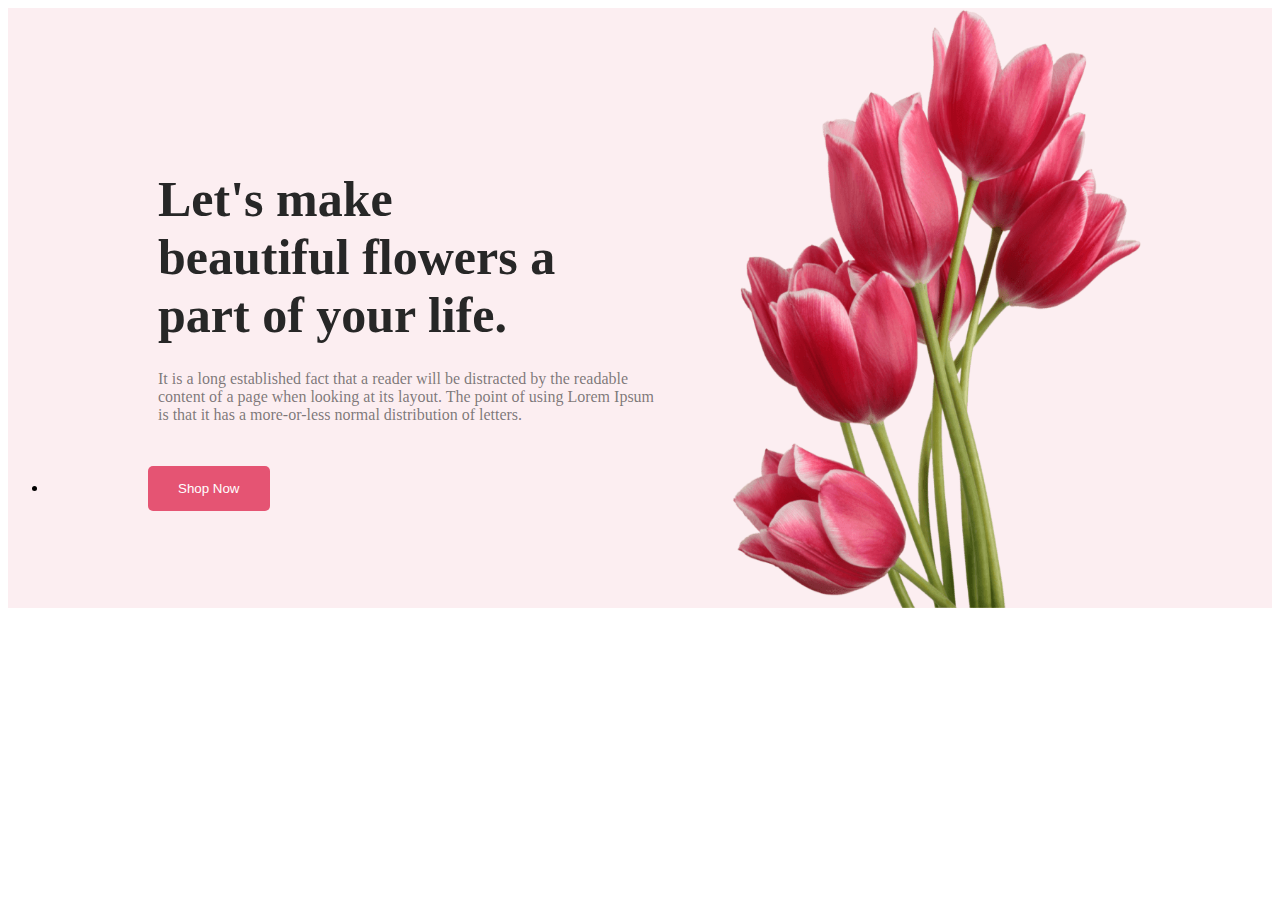
==== index.html @ f436c816 "dog" ====
<!DOCTYPE html>
<html lang="en">
<head>
    <meta charset="UTF-8">
    <meta name="viewport" content="width=device-width, initial-scale=1.0">
    <title>Document</title>
    <link rel="stylesheet" href="mine.css">
</head>
<body>
 <div class="background">
 <div class="first">
    <p class="title">Let's make beautiful flowers a part of your life.</p>
    <p class="subtitle">It is a long established fact that a reader will be distracted by the readable content of 
        a page when looking at its layout. The point of using Lorem Ipsum is that it has a
         more-or-less normal distribution of letters.</p>
<ul><li><button class="button">Shop Now</button></li></ul>
    </div>
    <img class="image" src="pngwing 10.png" alt="">
 </div>
 </div> 
</body>
</html>
---- mine.css ----
.background{
    display:flex;
    background-color: rgba(229, 84, 115, 0.10);
    width: 100%;
    height: 600px;
    justify-content:space-between;
    background-repeat: no-repeat;
    background-position: right;
    align-items: center;
}

.title{
    display:flex;
    width: 400px;
    height: 150px;
    color: #272727;
    font-size: 50px;
    padding:30px 30px 0px 150px;
    font-weight: 800;
}
.subtitle{
    width: 500px;
    height: 50px;
    display:flex;
    color: rgba(39, 39, 39, 0.60);
    font-size: 16px;
    font-weight: 400;
    padding:0px 30px 30px 150px;
    
}
.button{
    display:flex;
    list-style: none;
    border-radius: 5px;
    border:0px;
    background-color: #E55473;
    padding: 15px 30px 15px 30px;
    color: white;
    margin-left: 100px;
    margin-top: 0;
}
.image{
    width: 450px;
    height: 600px;
    margin-right: 110px;
}
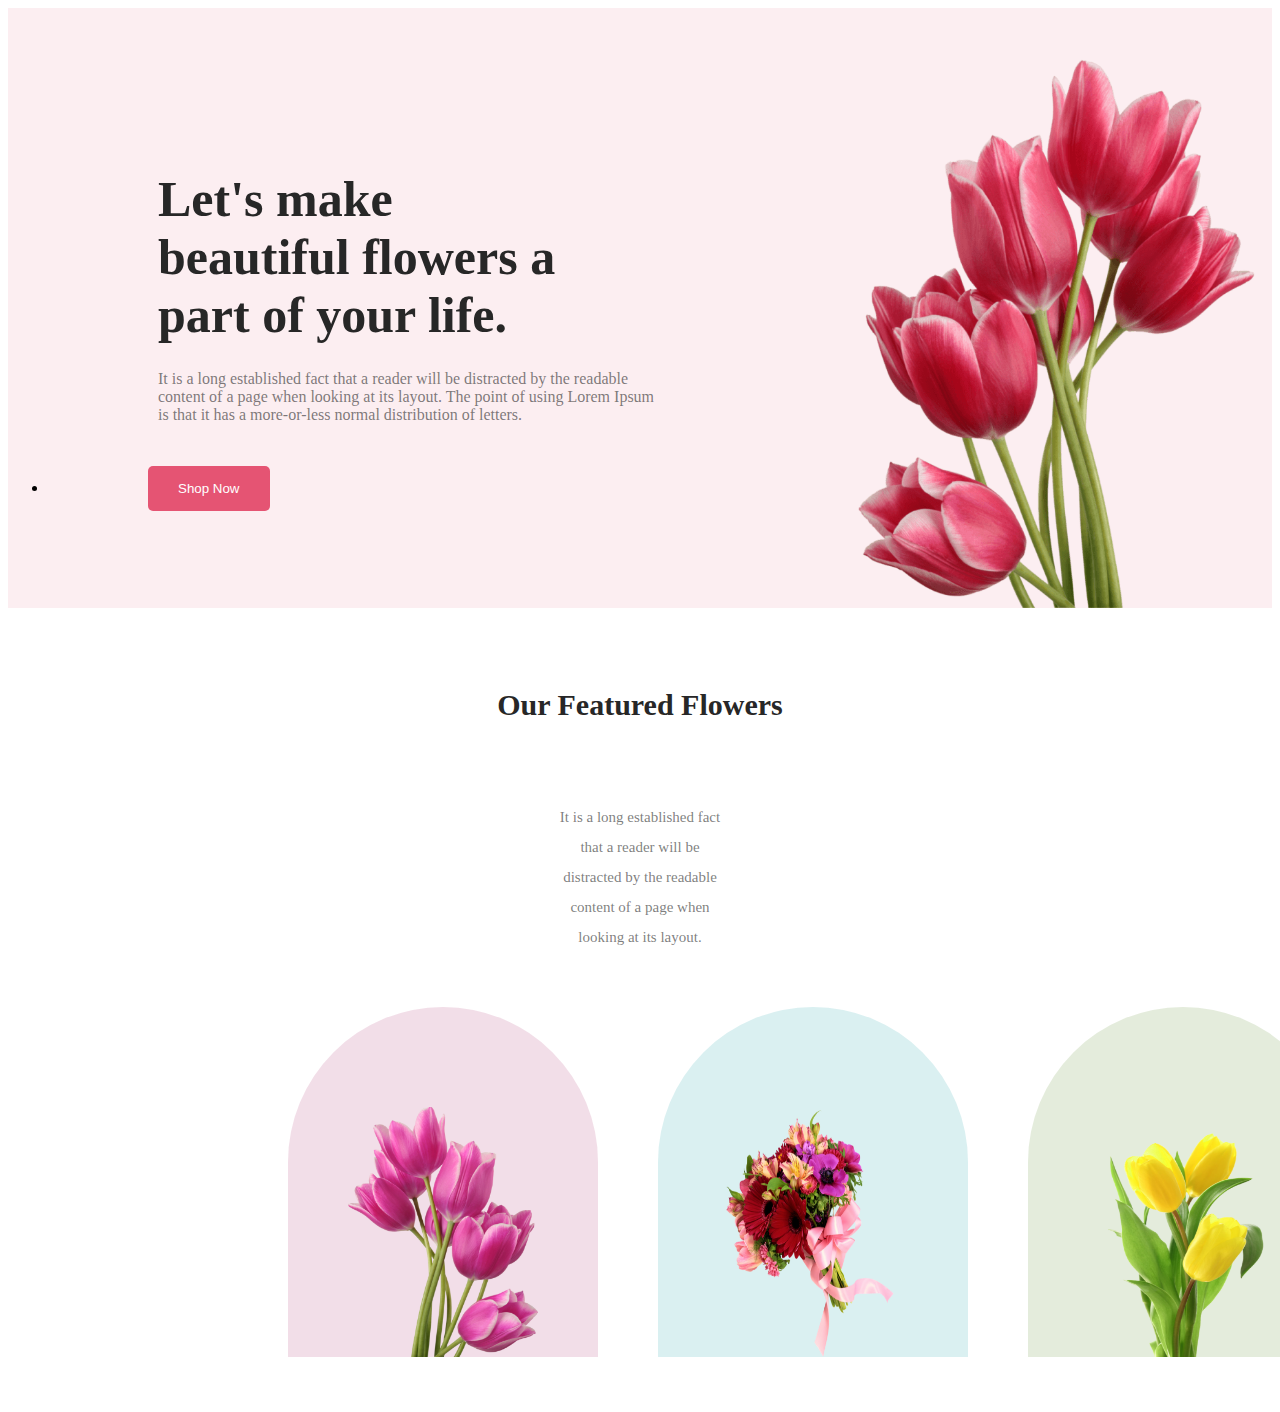
==== commit 0c7e2449: "moon" ====
--- a/index.html
+++ b/index.html
@@ -18,5 +18,25 @@
     <img class="image" src="pngwing 10.png" alt="">
  </div>
  </div> 
+
+
+ <div class="background2">
+    <h3 class="second">Our Featured Flowers</h3>
+    <h1 class="subtitle2">It is a long established fact that a reader will be distracted by 
+        the readable content of a page when looking at its layout.</h1>
+
+    <div class="section">
+        <div class="section1">
+            <img class="im" src="pngwing 6.png" alt="">
+        </div>
+        
+        <div class="section2">
+            <img class="im" src="pngwing 5.png" alt="">
+        </div>
+        <div class="section3">
+            <img class="im" src="pngwing 7.png" alt="">
+        </div>
+    </div>
+</div> 
 </body>
 </html>--- a/mine.css
+++ b/mine.css
@@ -41,6 +41,74 @@
 }
 .image{
     width: 450px;
-    height: 600px;
+    height: 550px;
     margin-right: 110px;
+    padding :50px 30px 0px 150px;
 }
+
+
+
+
+.second{
+    color: #272727;
+    text-align: center;
+    font-size: 30px;
+    font-weight: 800;
+    padding : 50px 100px 50px 100px;
+}
+.subtitle2{
+color: rgba(39, 39, 39, 0.60);
+text-align: center;
+font-size: 15px;
+font-weight: 400;
+line-height: 30px;
+padding : 0px 550px 0px 550px;
+}
+
+.section{
+    width: 1200px;
+    height: 400px;
+    background-color: white;
+    margin :30px 30px 30px 250px; 
+    align-items: center;
+    display :flex;
+    
+}
+.section1{
+    border-radius: 300px 300px 0px 0px;
+    width: 250px;
+    height:290px;
+    background-color: rgba(167, 33, 98, 0.15);
+    padding : 30px 30px 30px 30px; 
+    margin : 30px;
+    align-items: center;
+}
+
+.section2{
+    border-radius: 300px 300px 0px 0px;
+    width: 250px;
+    height:290px;
+    background-color:rgba(5, 151, 160, 0.15);
+    padding : 30px 30px 30px 30px; 
+    margin : 30px;
+    align-items: center;
+}
+
+.section3{
+    border-radius: 300px 300px 0px 0px;
+    width: 250px;
+    height:290px;
+    background-color: rgba(71, 125, 17, 0.15);
+    padding : 30px 30px 30px 30px; 
+    margin : 30px;
+    align-items: center;
+}
+
+.im{
+    width: 190px;
+    height: 250px;
+    margin-top: 40px;
+    
+    padding :30px 30px 30px 30px;
+
+}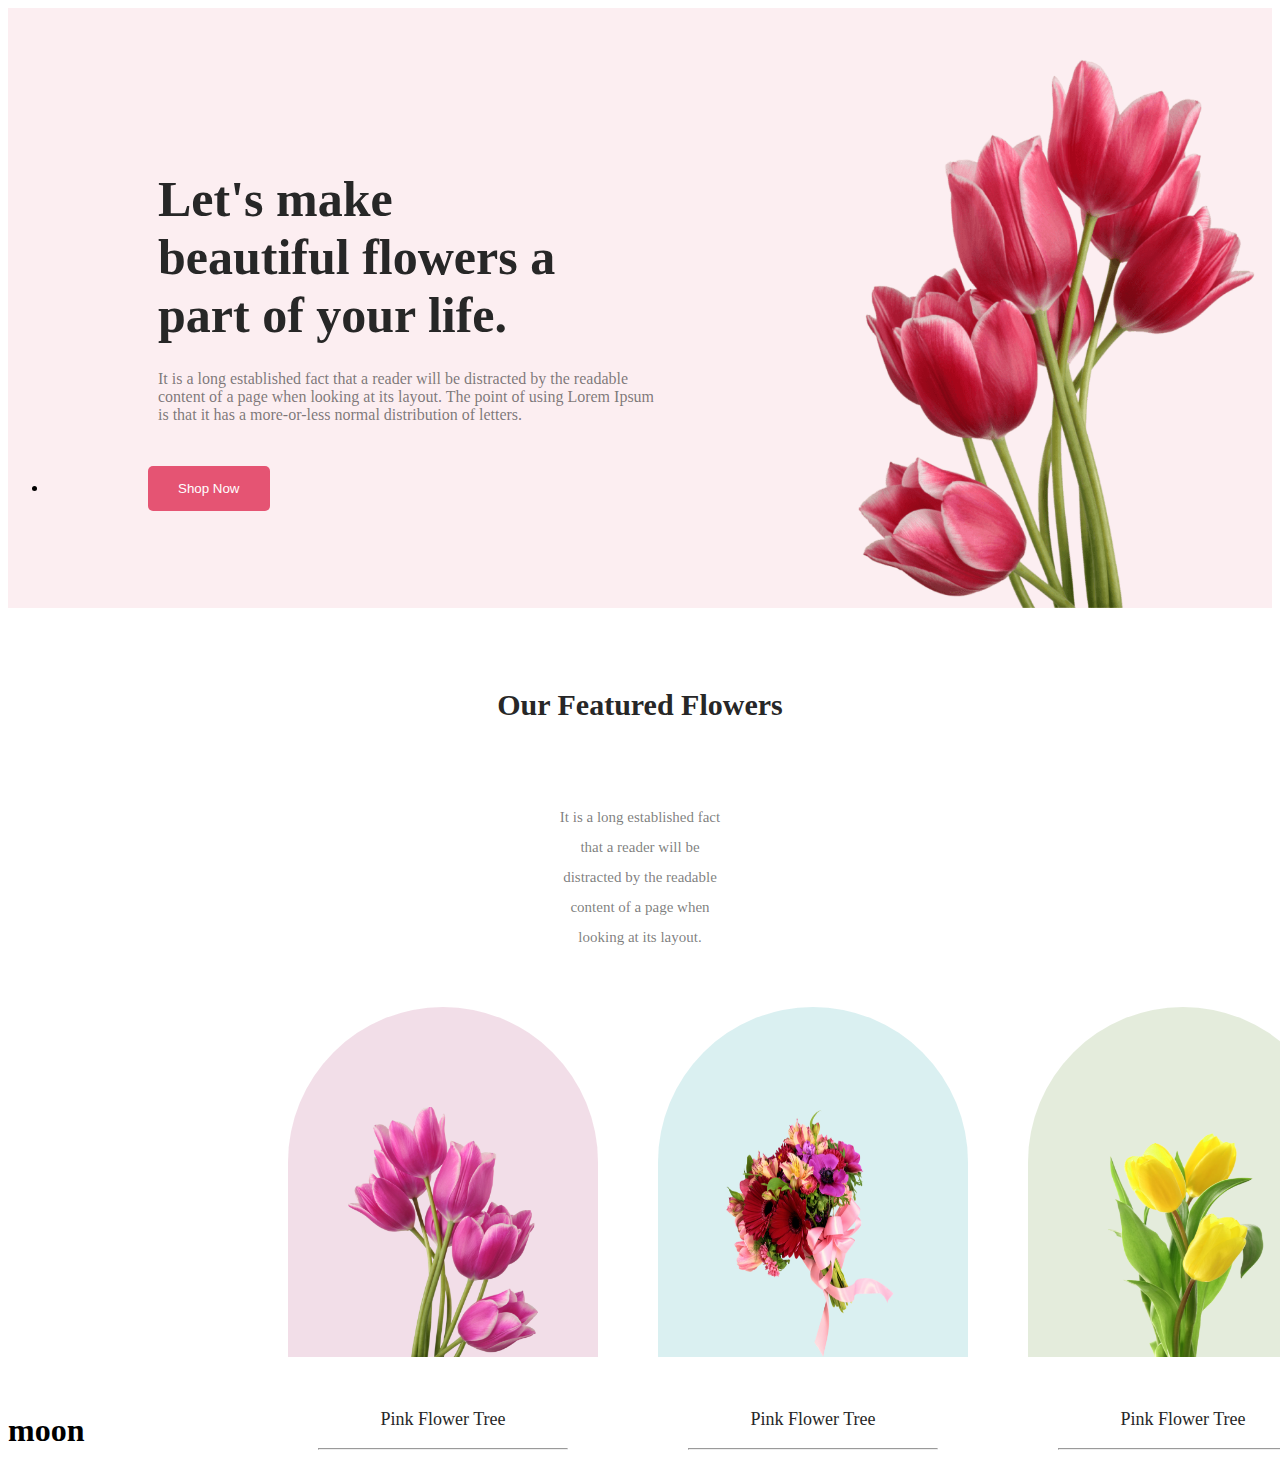
==== commit eec79a41: "hat" ====
--- a/index.html
+++ b/index.html
@@ -28,15 +28,28 @@
     <div class="section">
         <div class="section1">
             <img class="im" src="pngwing 6.png" alt="">
+            <p class="p">Pink Flower Tree</p>
+            <hr>
         </div>
         
         <div class="section2">
             <img class="im" src="pngwing 5.png" alt="">
+            <p class="p">Pink Flower Tree</p>
+            <hr>
         </div>
         <div class="section3">
             <img class="im" src="pngwing 7.png" alt="">
+            
+            <p class="p">Pink Flower Tree</p>
+            <hr>
         </div>
     </div>
 </div> 
+
+
+<div class="background3">
+    <h1>moon</h1>
+</div>
+
 </body>
 </html>--- a/mine.css
+++ b/mine.css
@@ -111,4 +111,10 @@
     
     padding :30px 30px 30px 30px;
 
+}
+
+.p{
+     color: #272727;
+    text-align: center;
+    font-size: 18px;
 }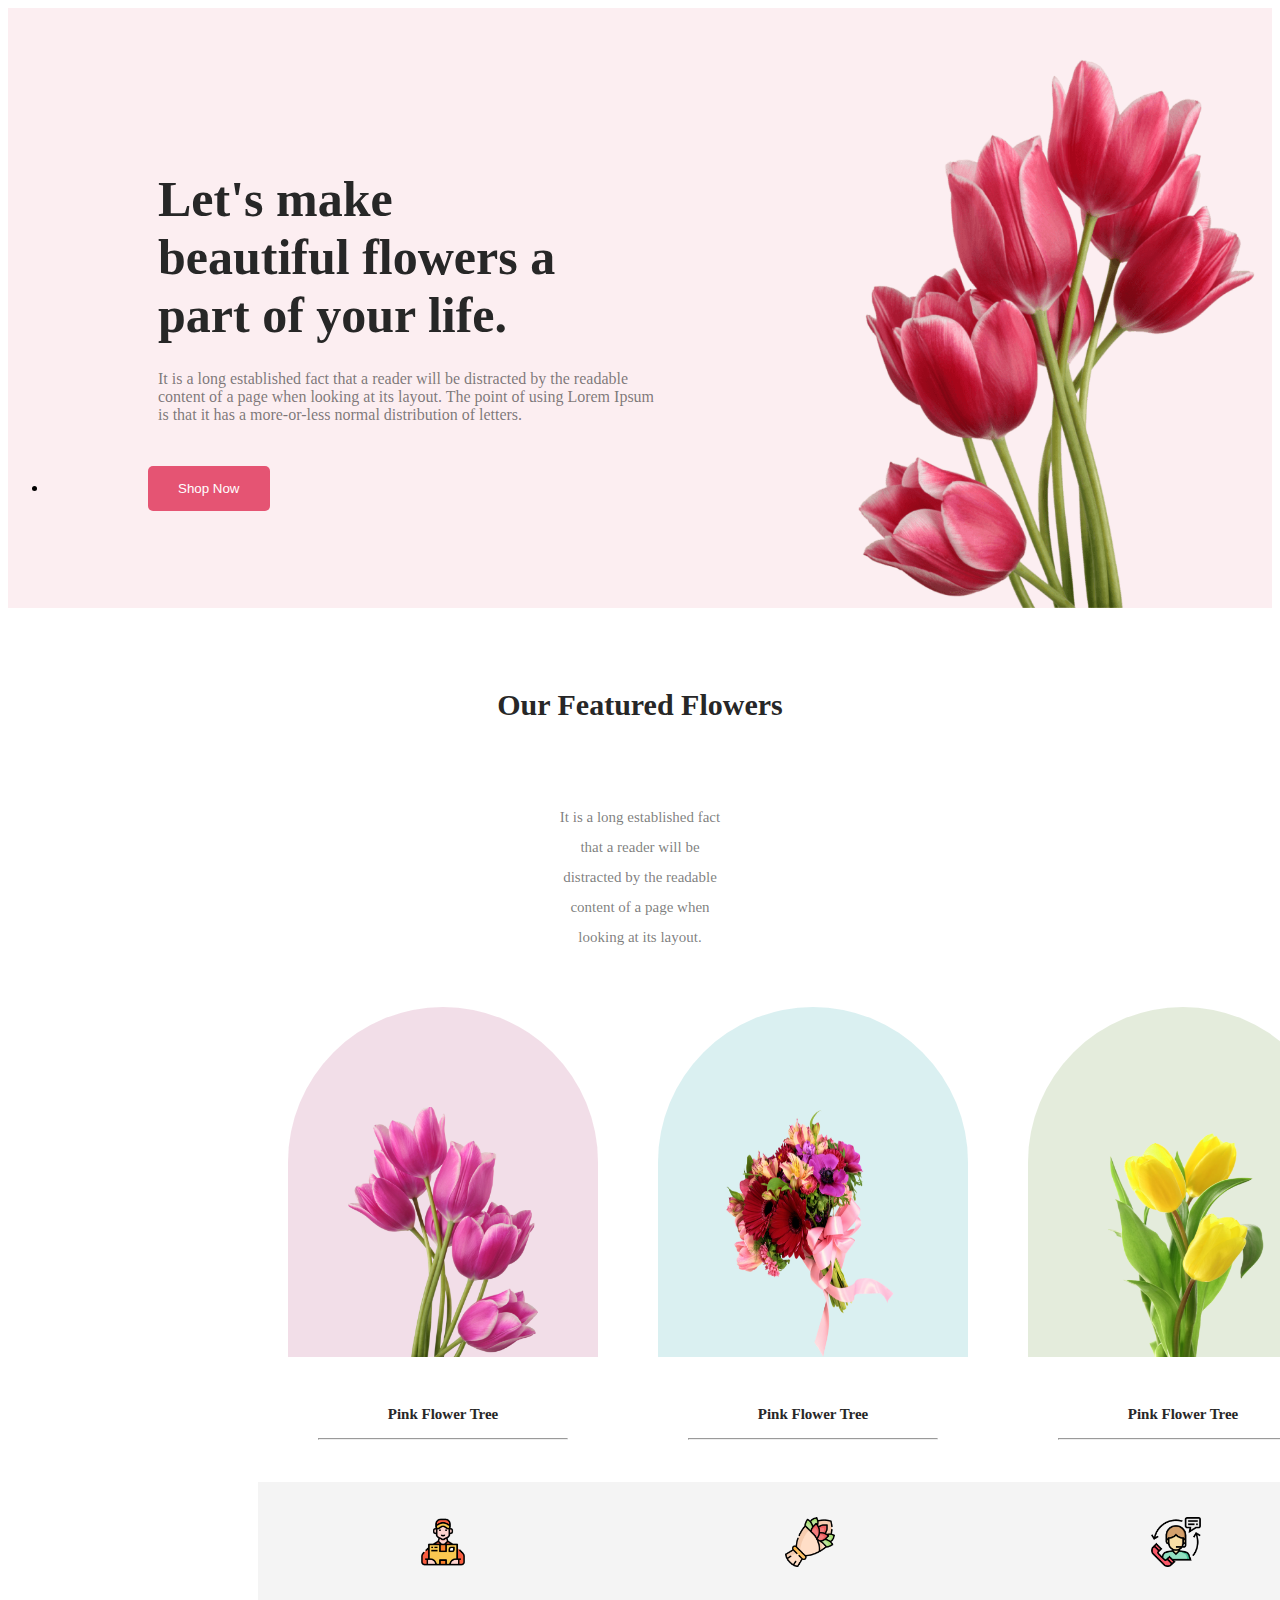
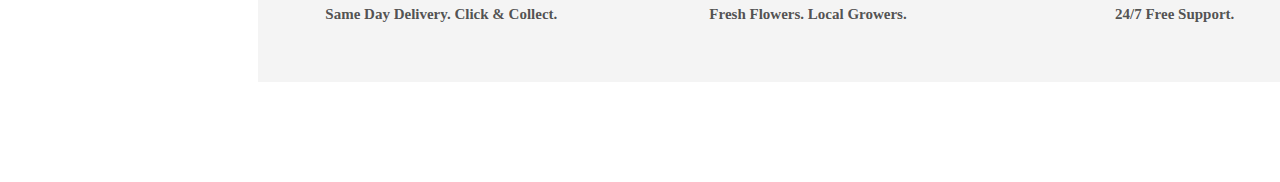
==== commit ec310e8c: "you" ====
--- a/index.html
+++ b/index.html
@@ -48,7 +48,26 @@
 
 
 <div class="background3">
-    <h1>moon</h1>
+
+    <div class="sec">
+        <div class="sec1">
+            <img class="group" src="Group 57.png" alt="">
+            <p class="g">Same Day Delivery. Click & Collect.</p>
+           
+        </div>
+        
+        <div class="sec2">
+            <img class="group" src="Group 58.png" alt="">
+            <p class="g">Fresh Flowers. Local Growers.</p>
+            
+        </div>
+        <div class="sec3">
+            <img class="group" src="Group 59.png" alt="">
+            
+            <p class="g">24/7 Free Support.</p>
+           
+        </div>
+    </div>
 </div>
 
 </body>
--- a/mine.css
+++ b/mine.css
@@ -108,7 +108,6 @@
     width: 190px;
     height: 250px;
     margin-top: 40px;
-    
     padding :30px 30px 30px 30px;
 
 }
@@ -116,5 +115,63 @@
 .p{
      color: #272727;
     text-align: center;
-    font-size: 18px;
-}+    font-size: 15px;
+    font-weight: 800;
+}
+
+
+
+.sec{
+    width: 1100px;
+    height: 200px;
+    background-color: rgba(39, 39, 39, 0.05);
+    margin :100px 30px 100px 250px; 
+    align-items: center;
+    display :flex;
+    
+}
+.sec1{
+   
+    width: 250px;
+    height:290px;
+   
+    padding : 30px 30px 30px 30px; 
+    margin : 30px;
+    align-items: center;
+}
+
+.sec2{
+  
+    width: 250px;
+    height:290px;
+   
+    padding : 30px 30px 30px 30px; 
+    margin : 30px;
+    align-items: center;
+}
+
+.sec3{
+   
+    width: 250px;
+    height:290px;
+   
+    padding : 30px 30px 30px 30px; 
+    margin : 30px;
+    align-items: center;
+}
+
+.group{
+    width: 50px;
+    height: 50px;
+    margin-top: 40px;
+    padding :40px 10px 20px 100px;
+
+}
+
+.g{
+    color: rgba(39, 39, 39, 0.80);
+    text-align: center;
+    font-size: 15px;
+    font-weight: 800;
+}
+
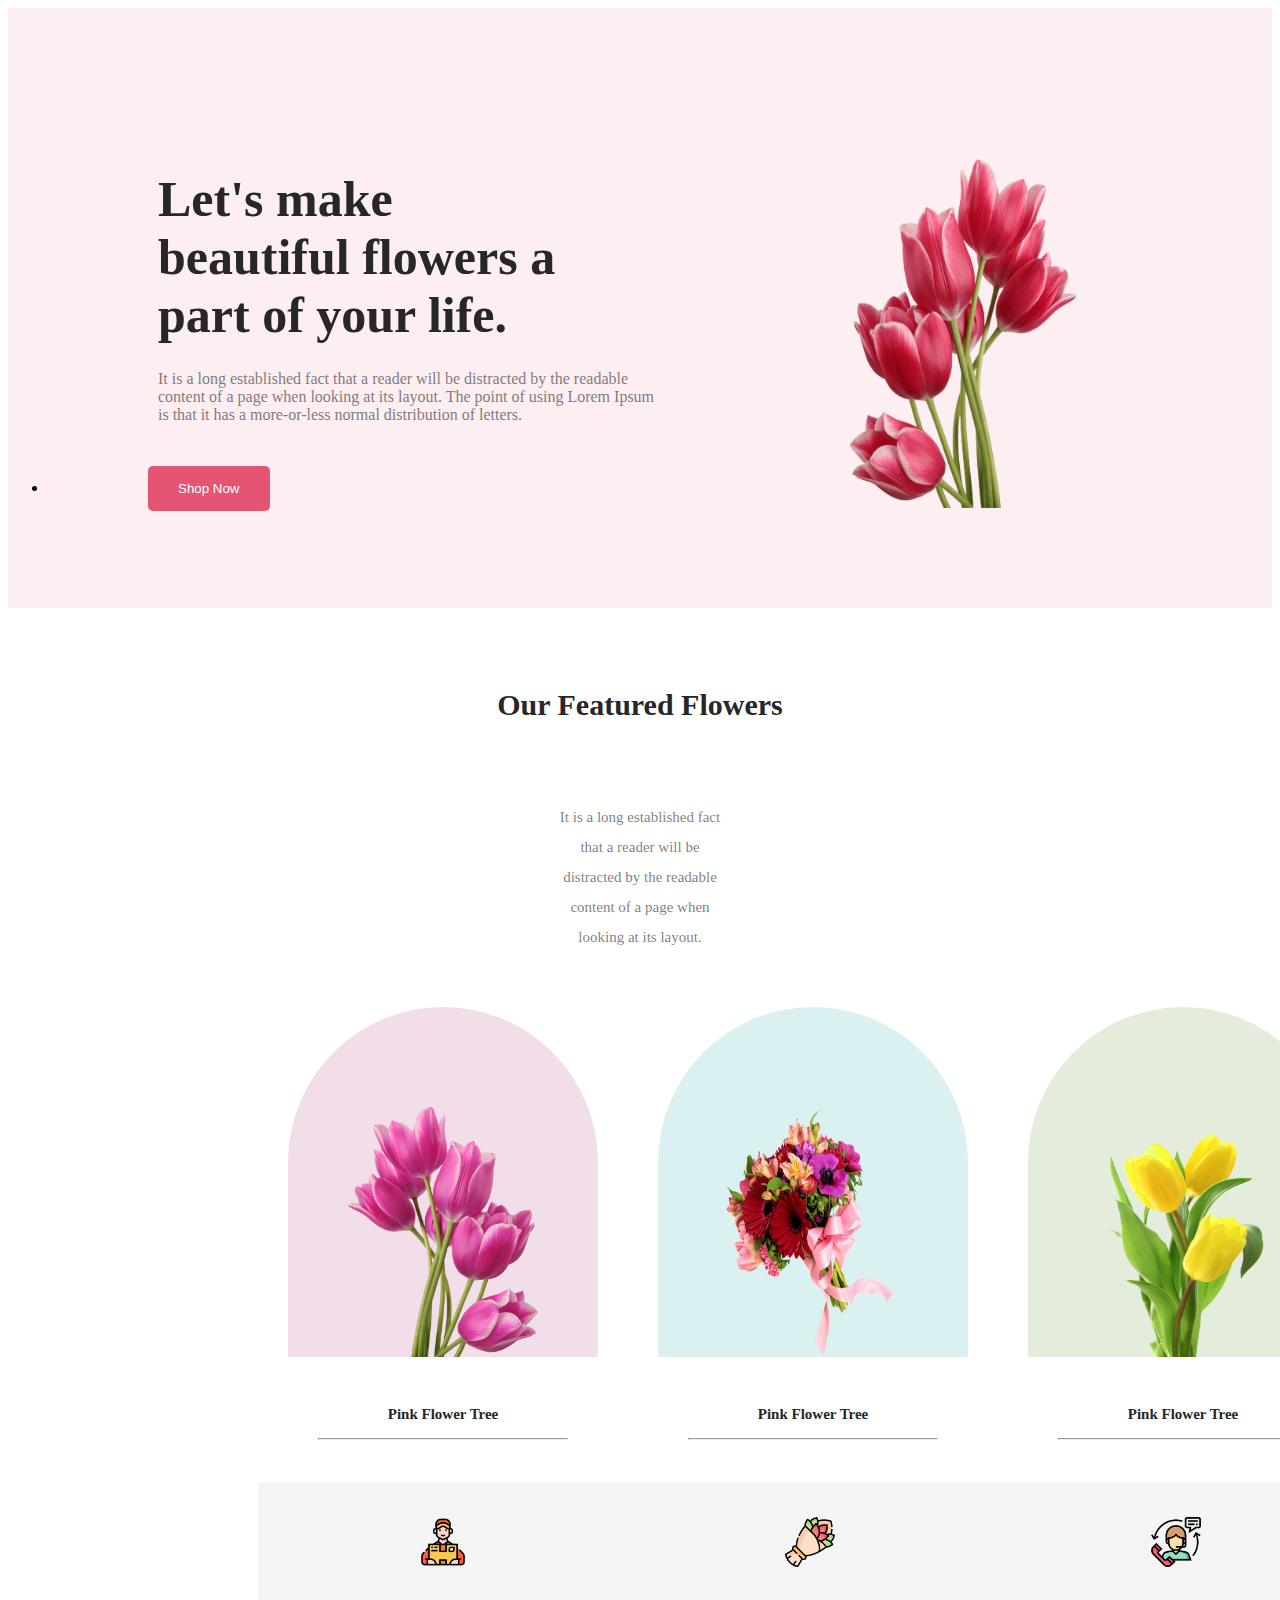
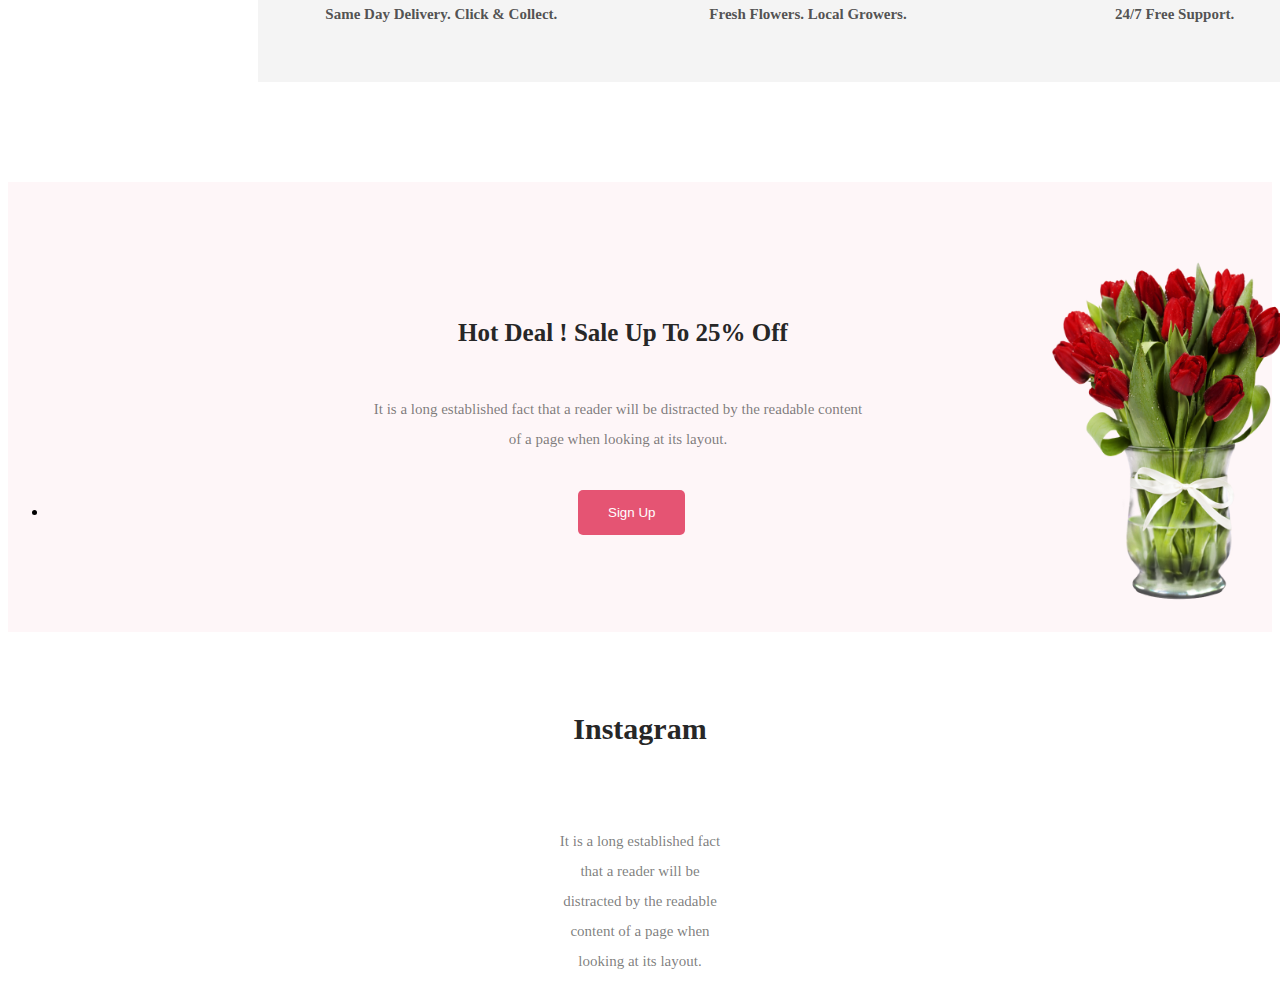
==== commit 7f9bcaaa: "dog" ====
--- a/index.html
+++ b/index.html
@@ -70,5 +70,27 @@
     </div>
 </div>
 
+<div class="background4">
+    <div class="four">
+        <p class="title2">Hot Deal ! Sale Up To 25% Off</p>
+        <p class="subtitle3">It is a long established fact that a reader will 
+         be distracted by the readable content of a page when looking at its layout.</p>
+   <ul><li><button class="button2">Sign Up</button></li></ul>
+       </div>
+       <img class="image" src="pngwing 8.png" alt="">
+    </div>
+    </div> 
+
+
+<div class="background5">
+    <h3 class="second">Instagram</h3>
+    <h1 class="subtitle2">It is a long established fact that a reader will be distracted by 
+        the readable content of a page when looking at its layout.</h1>
+
+           
+        </div>
+</div> 
+
+
 </body>
 </html>--- a/mine.css
+++ b/mine.css
@@ -175,3 +175,55 @@
     font-weight: 800;
 }
 
+
+
+.background4{
+    display:flex;
+    background-color: rgba(229, 84, 115, 0.05);
+    width: 100%;
+    height: 450px;
+    justify-content:space-between;
+    background-repeat: no-repeat;
+    background-position: right;
+    align-items: center;
+}
+
+.title2{
+    display:flex;
+    width: 350px;
+    height: 50px;
+    color: #272727;
+    font-size: 25px;
+    padding:30px 30px 0px 450px;
+    font-weight: 900;
+}
+.subtitle3{
+    width: 500px;
+    height: 50px;
+    display:flex;
+    color: rgba(39, 39, 39, 0.60);
+    font-size: 15px;
+    font-weight: 400;
+    padding:0px 30px 30px 360px;
+    text-align: center;
+    line-height: 30px;
+
+}
+.button2{
+    display:flex;
+    list-style: none;
+    border-radius: 5px;
+    border:0px;
+    background-color: #E55473;
+    padding: 15px 30px 15px 30px;
+    color: white;
+    margin-left: 530px;
+    margin-top: 0;
+   
+}
+.image{
+    width: 250px;
+    height: 350px;
+    margin-right: 110px;
+    padding :50px 150px 0px 150px;
+}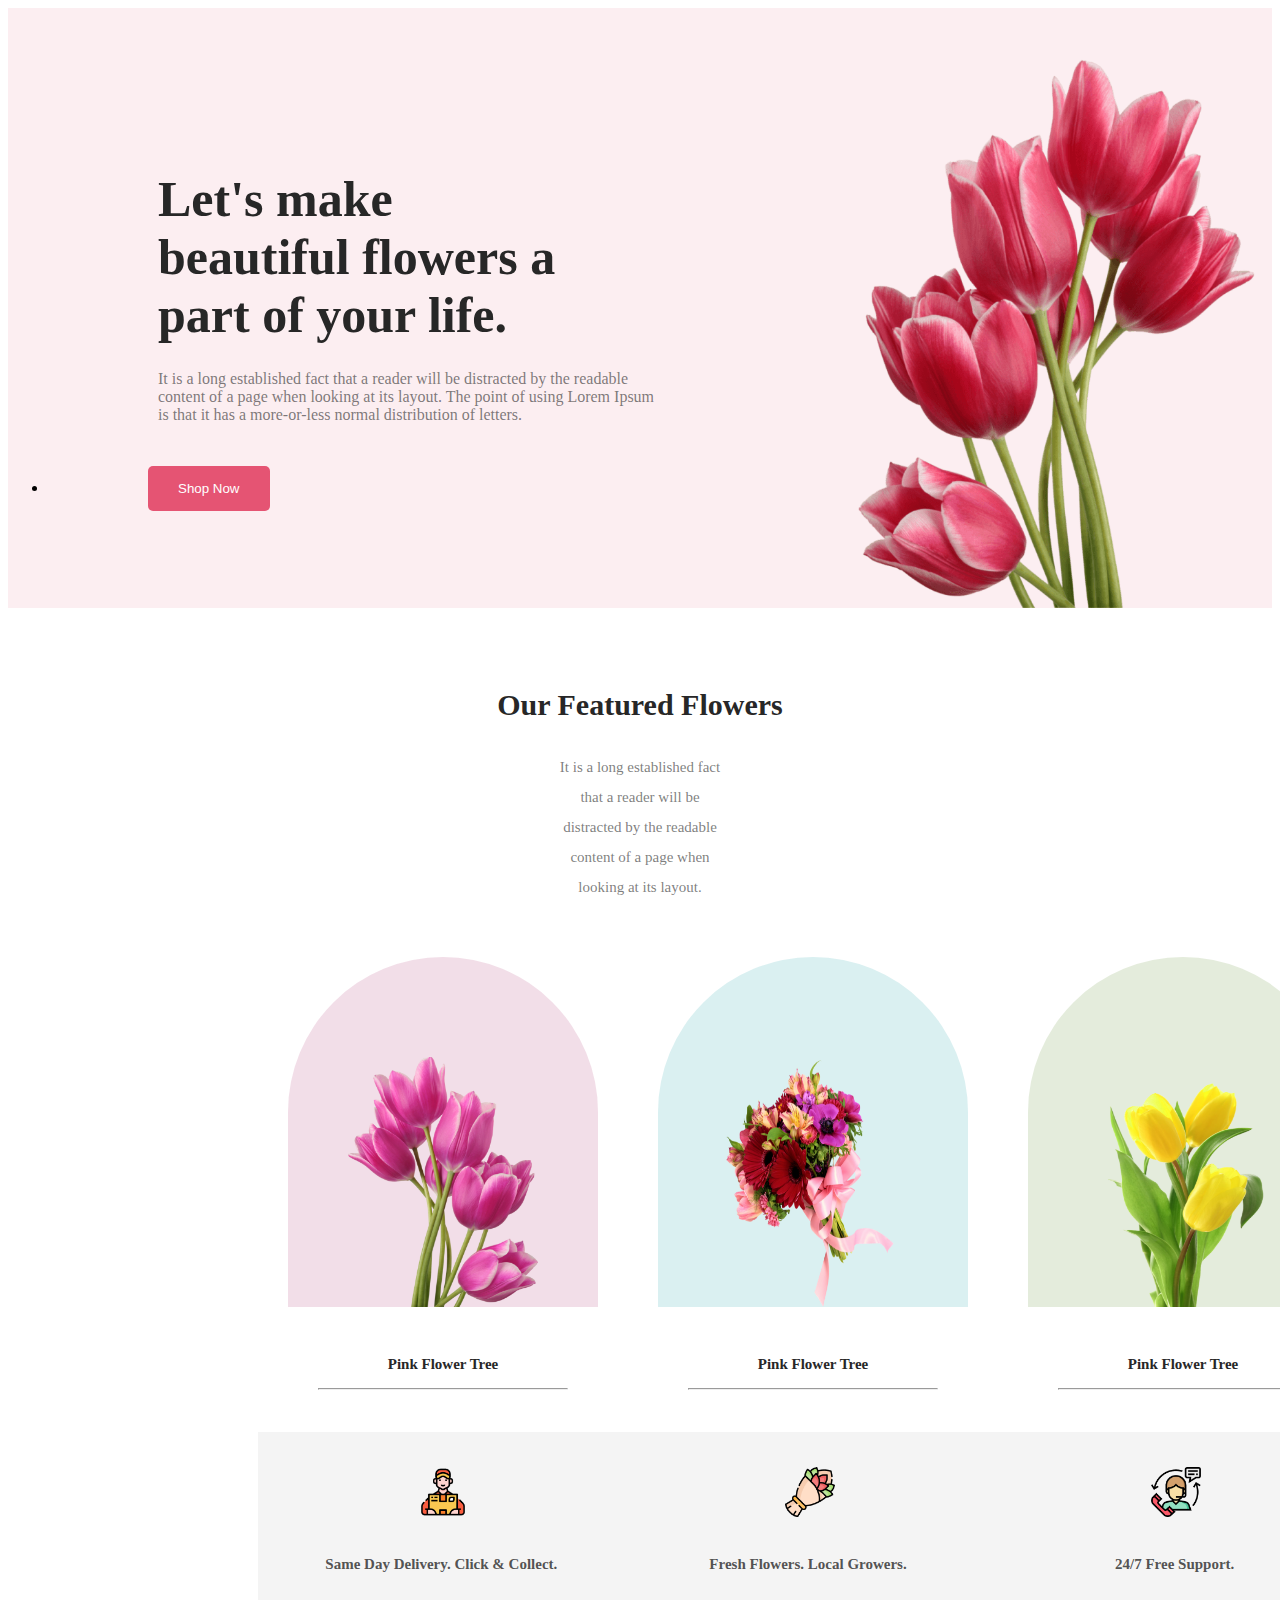
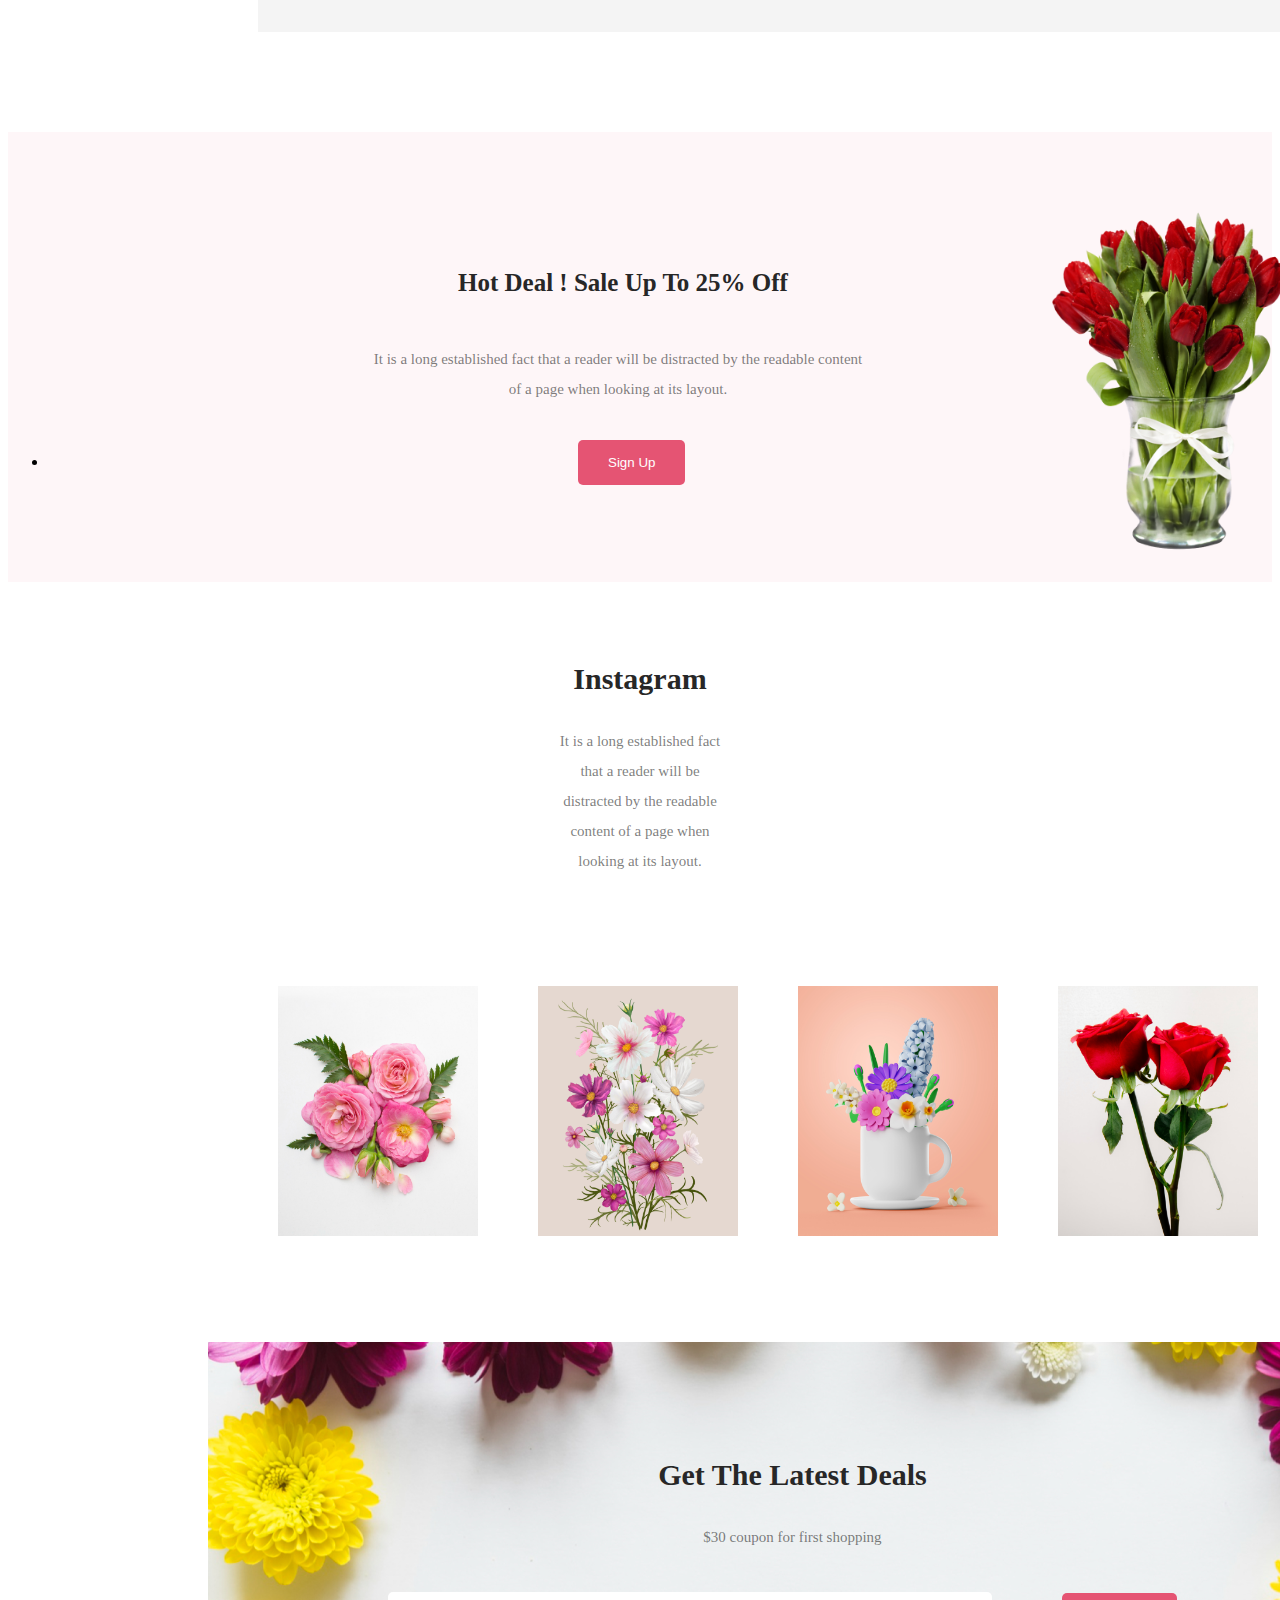
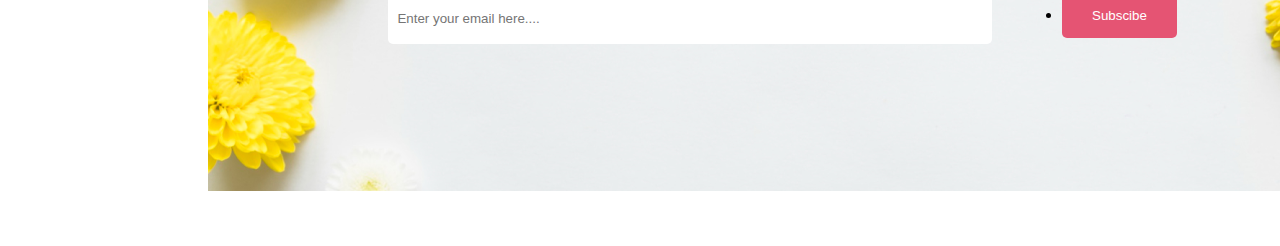
==== commit f2dfd2bc: "like" ====
--- a/index.html
+++ b/index.html
@@ -77,7 +77,7 @@
          be distracted by the readable content of a page when looking at its layout.</p>
    <ul><li><button class="button2">Sign Up</button></li></ul>
        </div>
-       <img class="image" src="pngwing 8.png" alt="">
+       <img class="image2" src="pngwing 8.png" alt="">
     </div>
     </div> 
 
@@ -87,10 +87,43 @@
     <h1 class="subtitle2">It is a long established fact that a reader will be distracted by 
         the readable content of a page when looking at its layout.</h1>
 
-           
+        <div class="insta">
+
+            <div class="insta1">
+                <img class="group1" src="Flower 01.png" alt="">  
+            </div>
+            
+            <div class="insta2">
+                <img class="group1" src="Rectangle 4.png" alt="">   
+            </div>
+
+            <div class="insta3">
+                <img class="group1" src="Rectangle 5.png" alt="">   
+            </div>
+
+            <div class="insta3">
+                <img class="group1" src="Rectangle 6.png" alt="">   
+            </div>
+
+        </div>    
         </div>
 </div> 
 
 
+
+<div class="background6">
+    <div class ="image3">
+<h3 class="second2">Get The Latest Deals</h3>
+<h1 class="subtitle4">$30 coupon for first shopping</h1>
+<form class="mail">
+    <label for="Email"></label>
+    <input type ="email" name="Email" id="Email" placeholder="  Enter your email here....">
+    <ul><li><button class="button3">Subscibe</button></li></ul>
+</form>
+</div>
+</div>
+
+
+
 </body>
 </html>--- a/mine.css
+++ b/mine.css
@@ -54,7 +54,7 @@
     text-align: center;
     font-size: 30px;
     font-weight: 800;
-    padding : 50px 100px 50px 100px;
+    padding : 50px 100px 0px 100px;
 }
 .subtitle2{
 color: rgba(39, 39, 39, 0.60);
@@ -221,9 +221,117 @@
     margin-top: 0;
    
 }
-.image{
+.image2{
     width: 250px;
     height: 350px;
     margin-right: 110px;
     padding :50px 150px 0px 150px;
+}
+
+
+
+.insta{
+    width: 1200px;
+    height: 400px;
+    background-color: white;
+    margin :0px 30px 30px 250px; 
+    align-items: center;
+    display :flex;
+    
+}
+.insta1{
+ 
+    width: 250px;
+    height:290px;
+    padding : 0px 0px 10px 10px; 
+    margin : 0px;
+    align-items: center;
+}
+
+.insta2{
+   
+    width: 250px;
+    height:290px;
+    padding : 0px 0px 10px 10px; 
+    margin : 0px;
+    align-items: center;
+}
+
+.insta3{
+  
+    width: 250px;
+    height:290px;
+    padding : 0px 0px 10px 10px;
+    margin : 0px;
+    align-items: center;
+}
+.insta4{
+   
+    width: 250px;
+    height:290px;
+    padding : 0px 0px 10px 10px;
+    margin : 0px;
+    align-items: center;
+}
+.group1{
+
+        width: 200px;
+        height: 250px;
+        margin-top: 40px;
+        padding :10px 10px 10px 10px;
+    
+
+}
+
+.background6 {
+    background-image: url('Rectangle\ 9.png');
+    width: 1200px;
+    height: 500px;
+    margin :0px 30px 30px 200px; 
+    align-items: center;
+    display :flex;
+    background-repeat: no-repeat;
+    background-position: center;
+}
+
+.second2{
+    color: #272727;
+    text-align: center;
+    font-size: 30px;
+    font-weight: 800;
+    padding : 50px 300px 0px 0px;
+}
+.subtitle4{
+    color: rgba(39, 39, 39, 0.60);
+    text-align: center;
+    font-size: 15px;
+    font-weight: 400;
+    line-height: 30px;
+    padding : 0px 550px 0px 250px;
+    }
+
+input[type="email"]{
+    width: 600px;
+    height: 50px;
+    border: none;
+    margin : 30px 30px 30px 180px ;
+    border-radius: 5px;
+}
+
+.mail{
+    display: flex;
+    justify-content:space-around;
+}
+
+.button3{
+    display:flex;
+    list-style: none;
+    border-radius: 5px;
+    border:0px;
+    background-color: #E55473;
+    padding: 15px 30px 15px 30px;
+    color: white;
+    margin : 15px 500px 100px 0px;
+   
+    
 }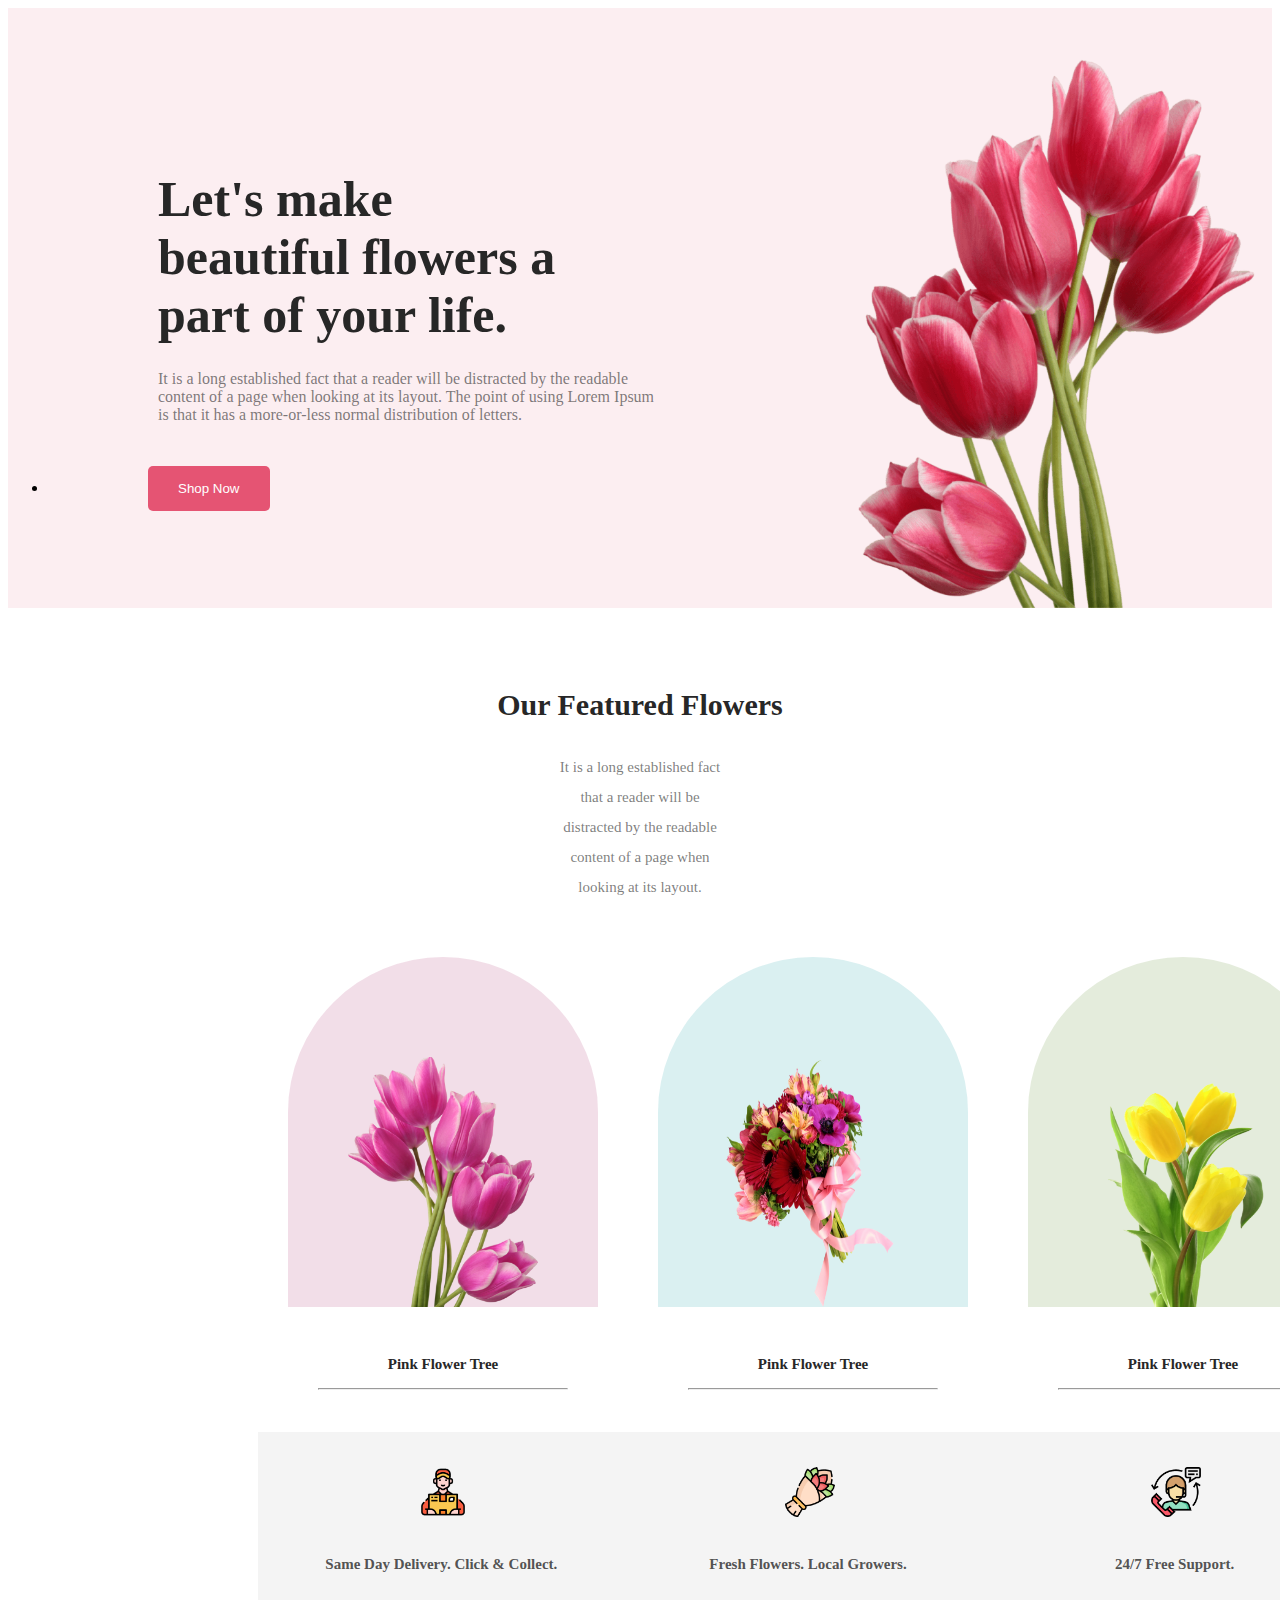
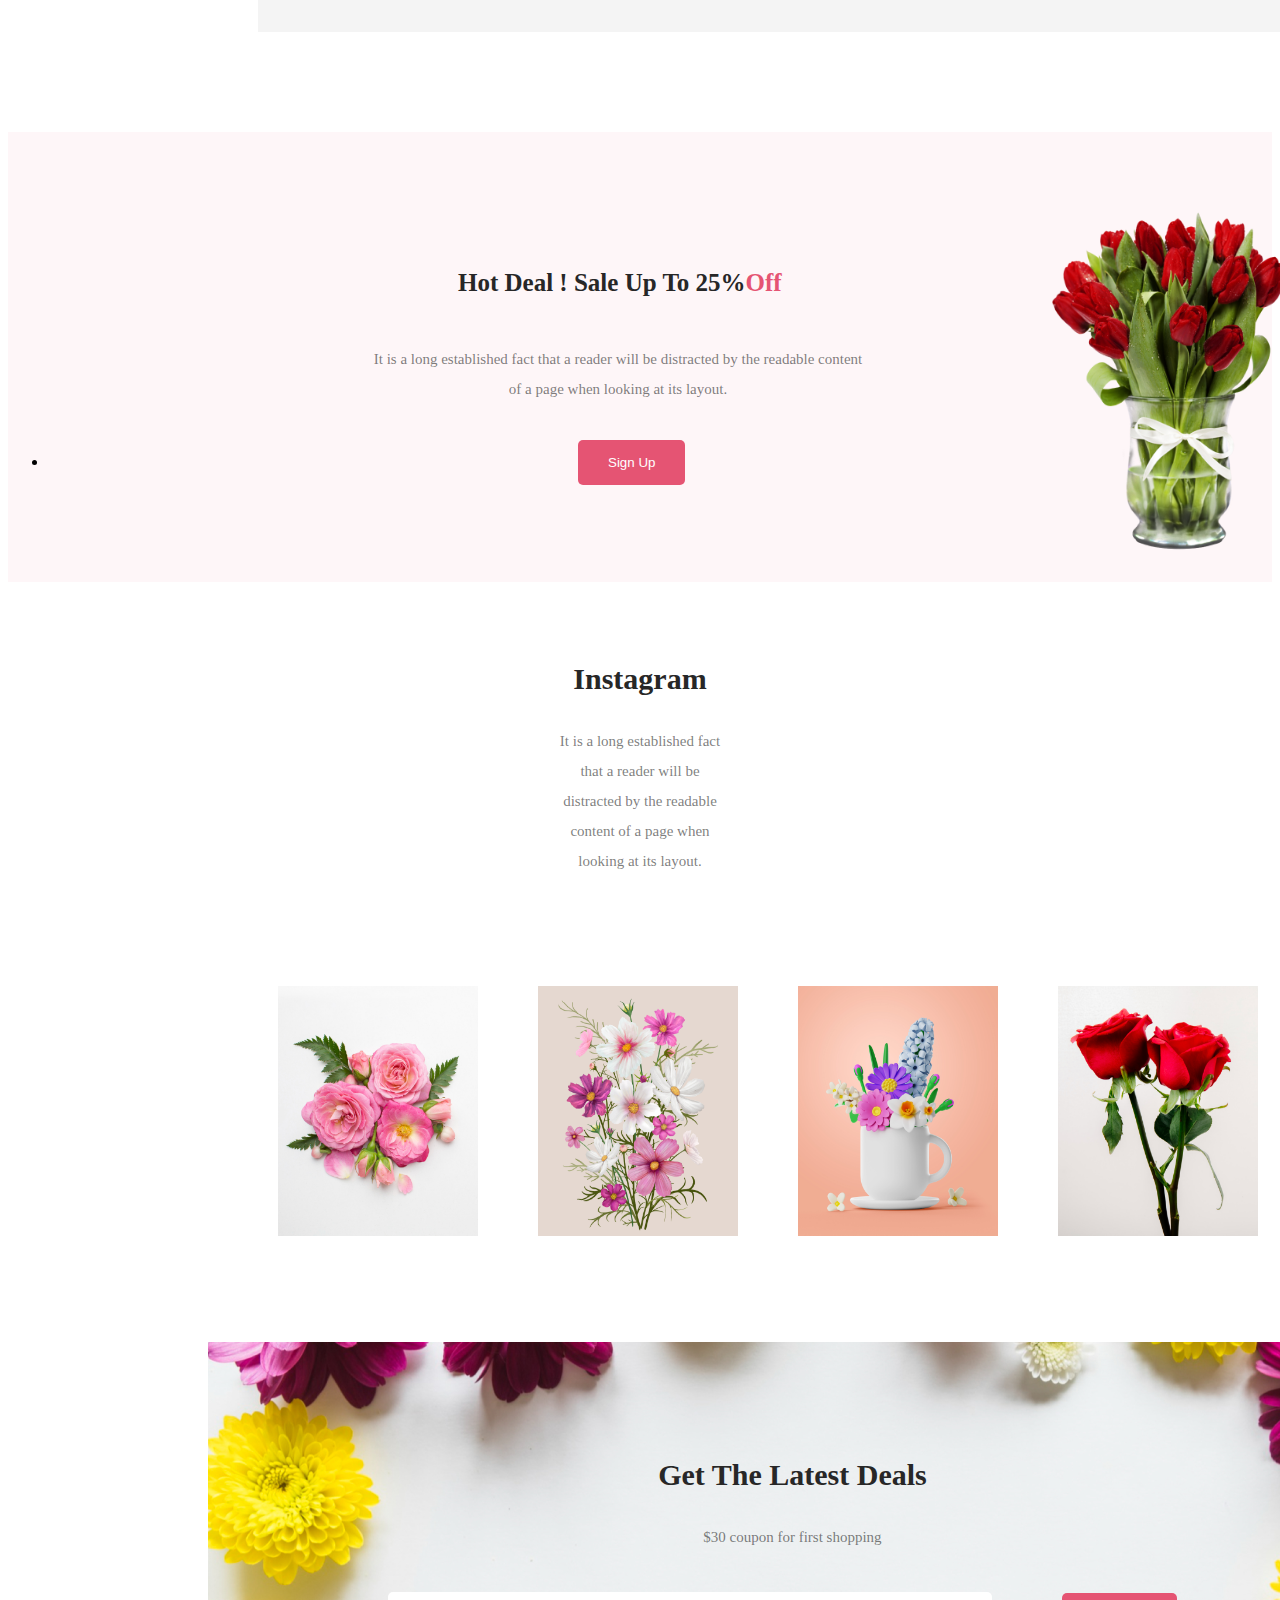
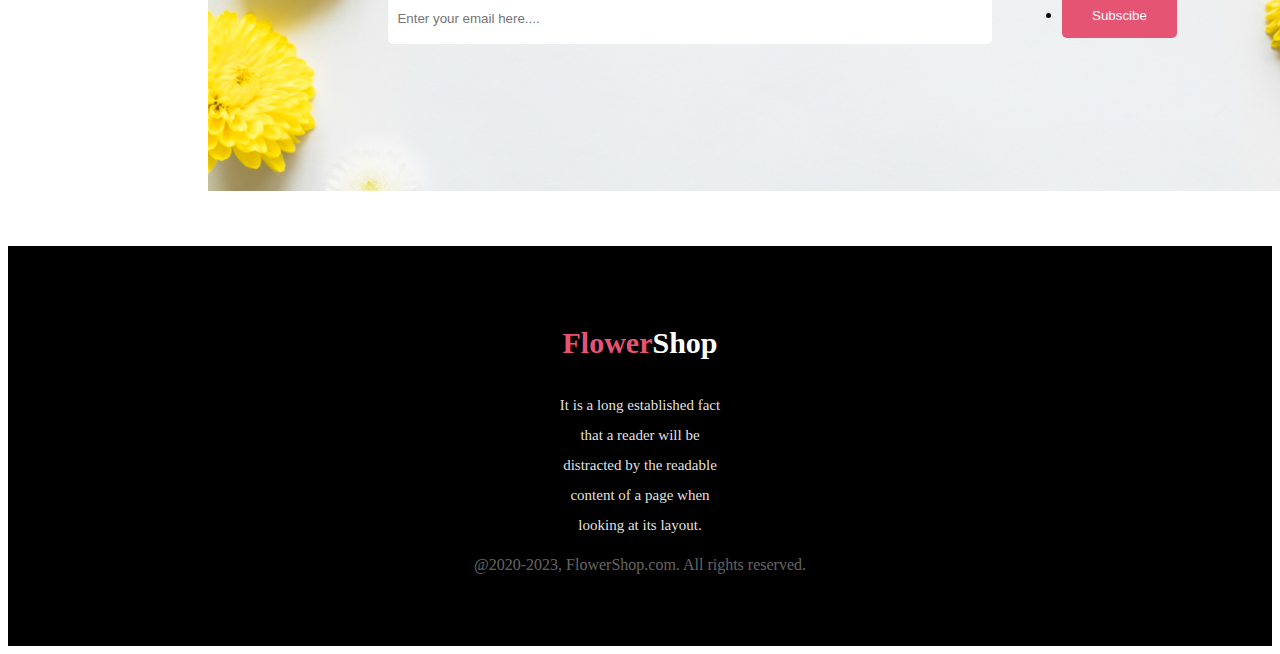
==== commit f8cad692: "dog" ====
--- a/index.html
+++ b/index.html
@@ -72,7 +72,7 @@
 
 <div class="background4">
     <div class="four">
-        <p class="title2">Hot Deal ! Sale Up To 25% Off</p>
+        <p class="title2">Hot Deal ! Sale Up To 25% <span class="sa">Off</span></p>
         <p class="subtitle3">It is a long established fact that a reader will 
          be distracted by the readable content of a page when looking at its layout.</p>
    <ul><li><button class="button2">Sign Up</button></li></ul>
@@ -123,7 +123,12 @@
 </div>
 </div>
 
-
+<footer class="background7">
+    <p class="flower">Flower<span class="s">Shop</span></p>
+    <p class="subtitle5">It is a long established fact that a reader will be distracted by the readable content of a page when looking at 
+        its layout.</p>
+        <p class="last">@2020-2023, FlowerShop.com. All rights reserved. </p> 
+</footer>
 
 </body>
 </html>--- a/mine.css
+++ b/mine.css
@@ -334,4 +334,43 @@
     margin : 15px 500px 100px 0px;
    
     
+}
+
+.background7{
+    width: 100%;
+    height: 400px;
+    background-color: black;
+    text-align: center;
+}
+.flower{
+    color: #E55473;
+    font-size: 30px;
+    font-weight: 800; 
+    padding-top: 80px;
+}
+.s{
+    color: white;
+    font-size: 30px;
+    font-weight: 800;
+}
+.subtitle5{
+    color:rgba(255, 255, 255, 0.90);
+    text-align: center;
+    font-size: 15px;
+    font-weight: 400;
+    line-height: 30px;
+    padding : 0px 550px 0px 550px;
+    }
+.last {
+    color: rgba(255, 255, 255, 0.40);
+text-align: center;
+font-size: 16px;
+font-weight: 400;
+}
+
+.sa{
+        color: #E55473;
+        font-size: 25px;
+        font-weight: 900;
+    } 
 }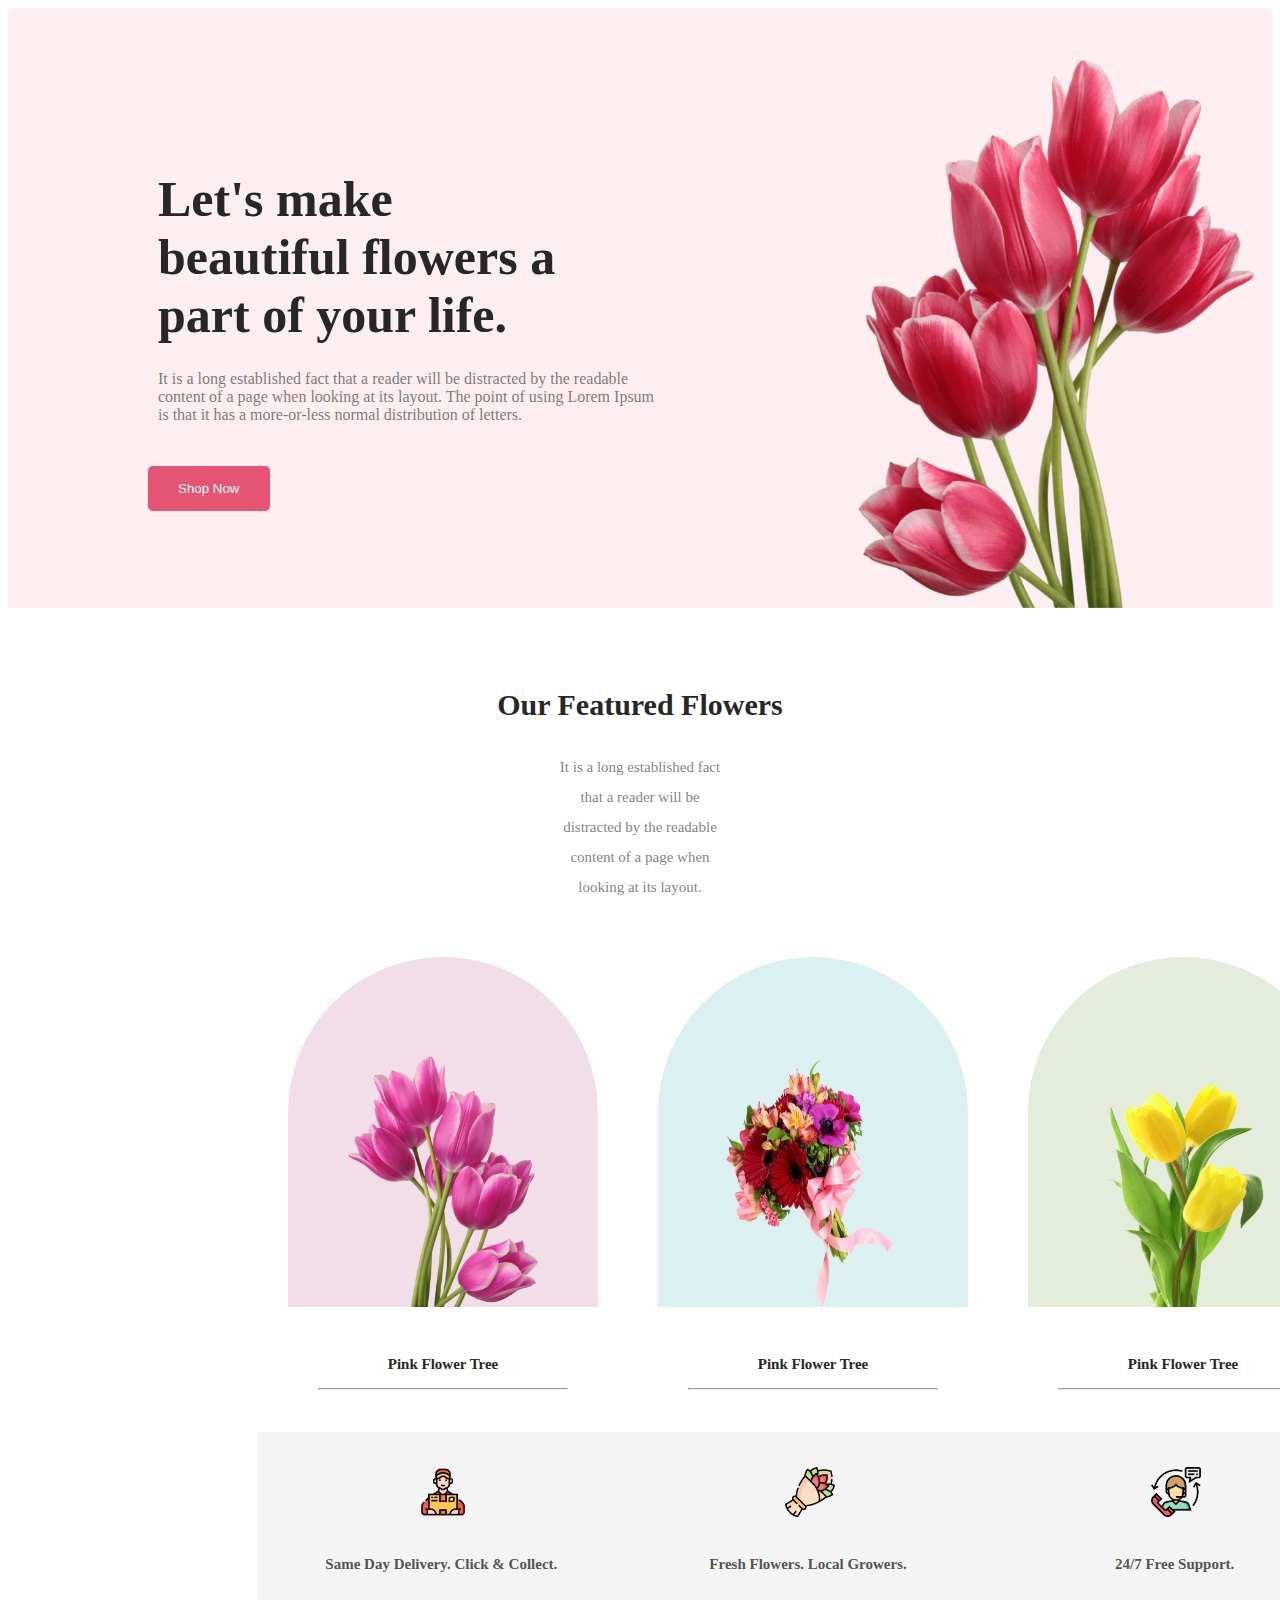
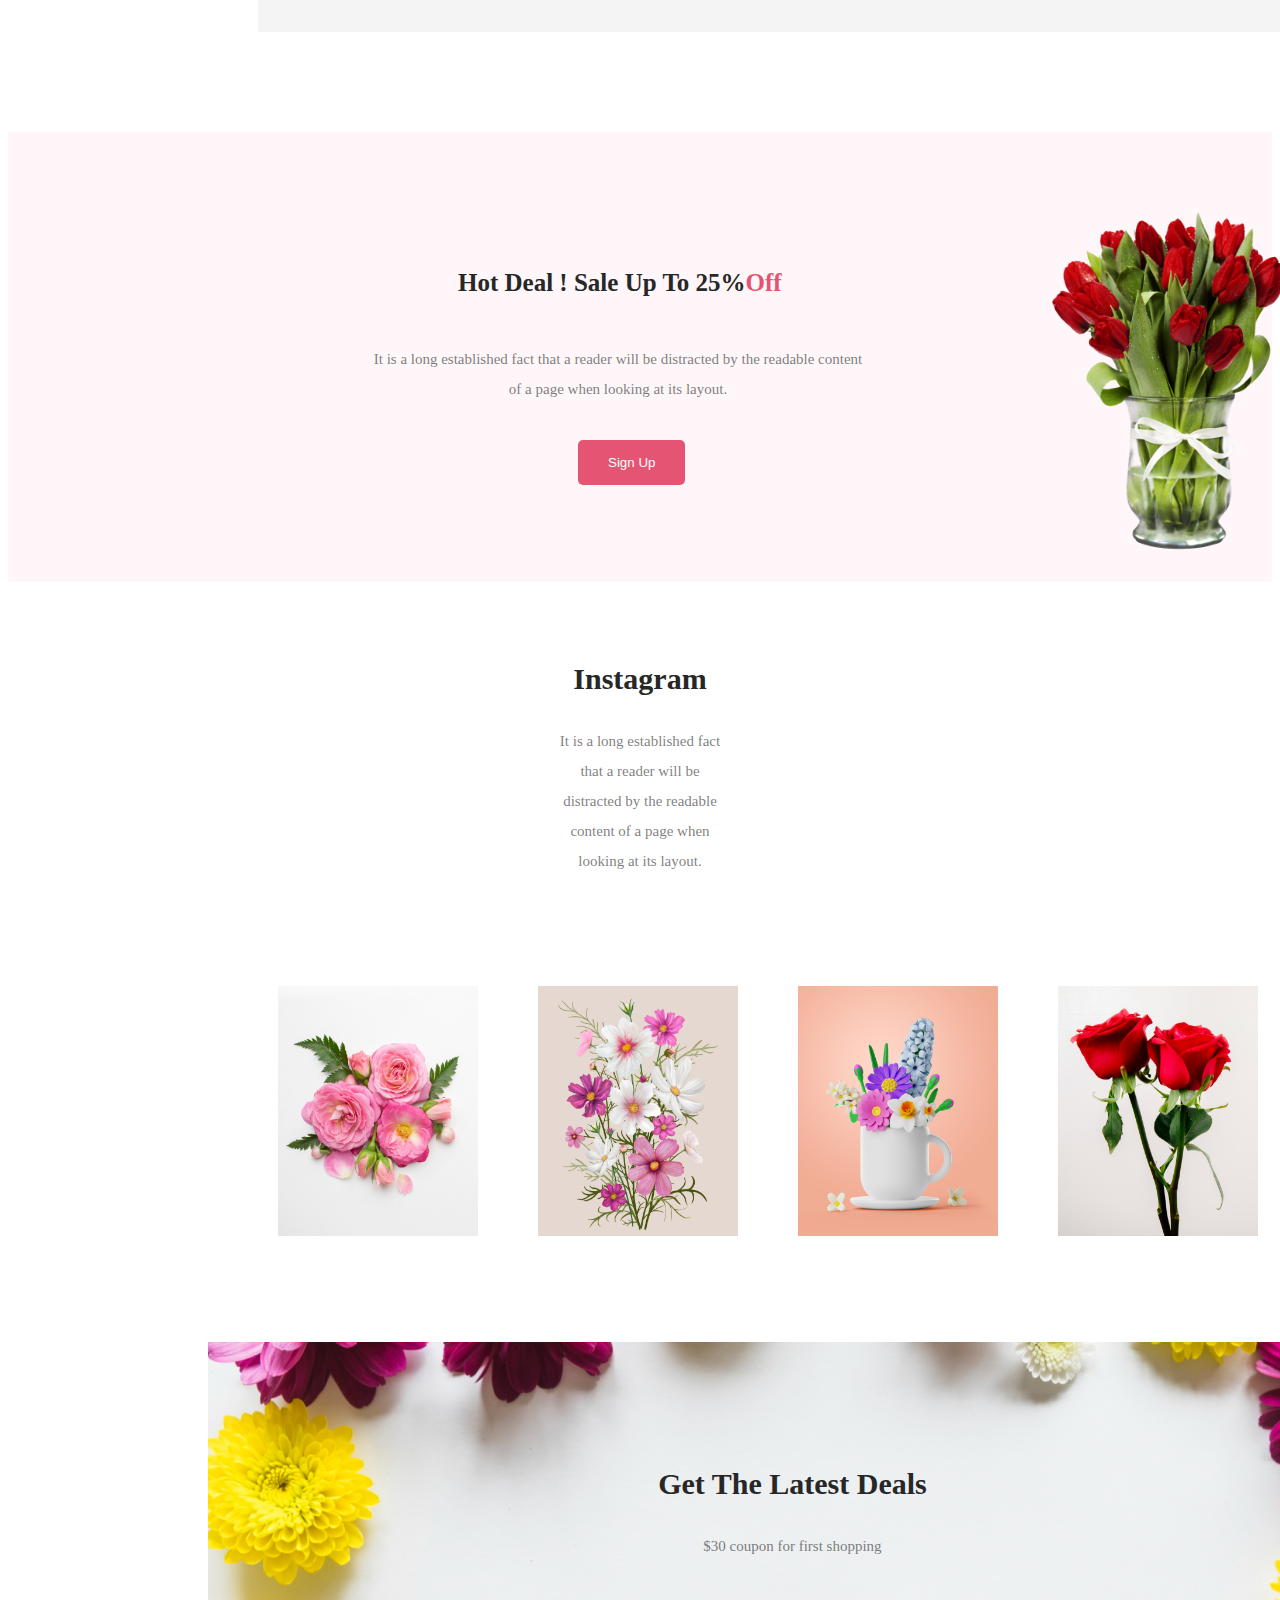
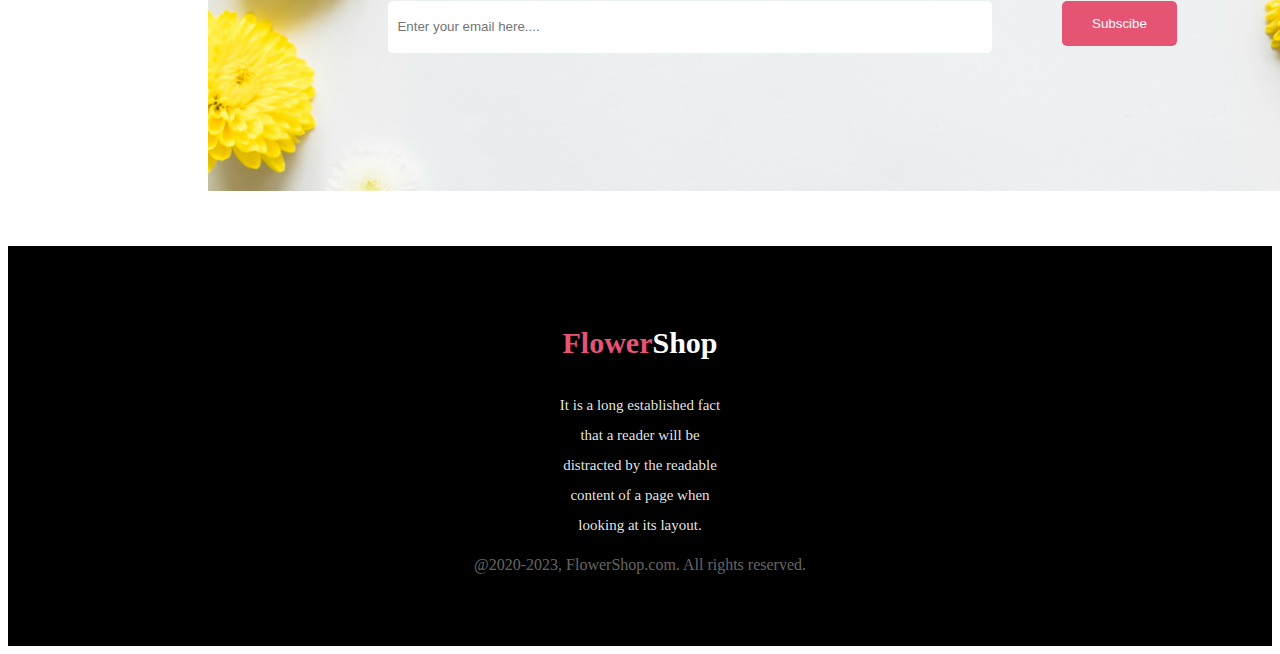
==== commit 5d00cee0: "frog" ====
--- a/index.html
+++ b/index.html
@@ -13,7 +13,7 @@
     <p class="subtitle">It is a long established fact that a reader will be distracted by the readable content of 
         a page when looking at its layout. The point of using Lorem Ipsum is that it has a
          more-or-less normal distribution of letters.</p>
-<ul><li><button class="button">Shop Now</button></li></ul>
+<nav><ul><li><button class="button">Shop Now</button></li></ul></nav>
     </div>
     <img class="image" src="pngwing 10.png" alt="">
  </div>
@@ -75,7 +75,7 @@
         <p class="title2">Hot Deal ! Sale Up To 25% <span class="sa">Off</span></p>
         <p class="subtitle3">It is a long established fact that a reader will 
          be distracted by the readable content of a page when looking at its layout.</p>
-   <ul><li><button class="button2">Sign Up</button></li></ul>
+   <nav><ul><li><button class="button2">Sign Up</button></li></ul></nav>
        </div>
        <img class="image2" src="pngwing 8.png" alt="">
     </div>
@@ -118,7 +118,7 @@
 <form class="mail">
     <label for="Email"></label>
     <input type ="email" name="Email" id="Email" placeholder="  Enter your email here....">
-    <ul><li><button class="button3">Subscibe</button></li></ul>
+    <nav><ul><li><button class="button3">Subscibe</button></li></ul></nav> 
 </form>
 </div>
 </div>
--- a/mine.css
+++ b/mine.css
@@ -331,7 +331,7 @@
     background-color: #E55473;
     padding: 15px 30px 15px 30px;
     color: white;
-    margin : 15px 500px 100px 0px;
+    margin : 30px 500px 100px 0px;
    
     
 }
@@ -373,4 +373,6 @@
         font-size: 25px;
         font-weight: 900;
     } 
+nav li {
+    list-style: none;
 }